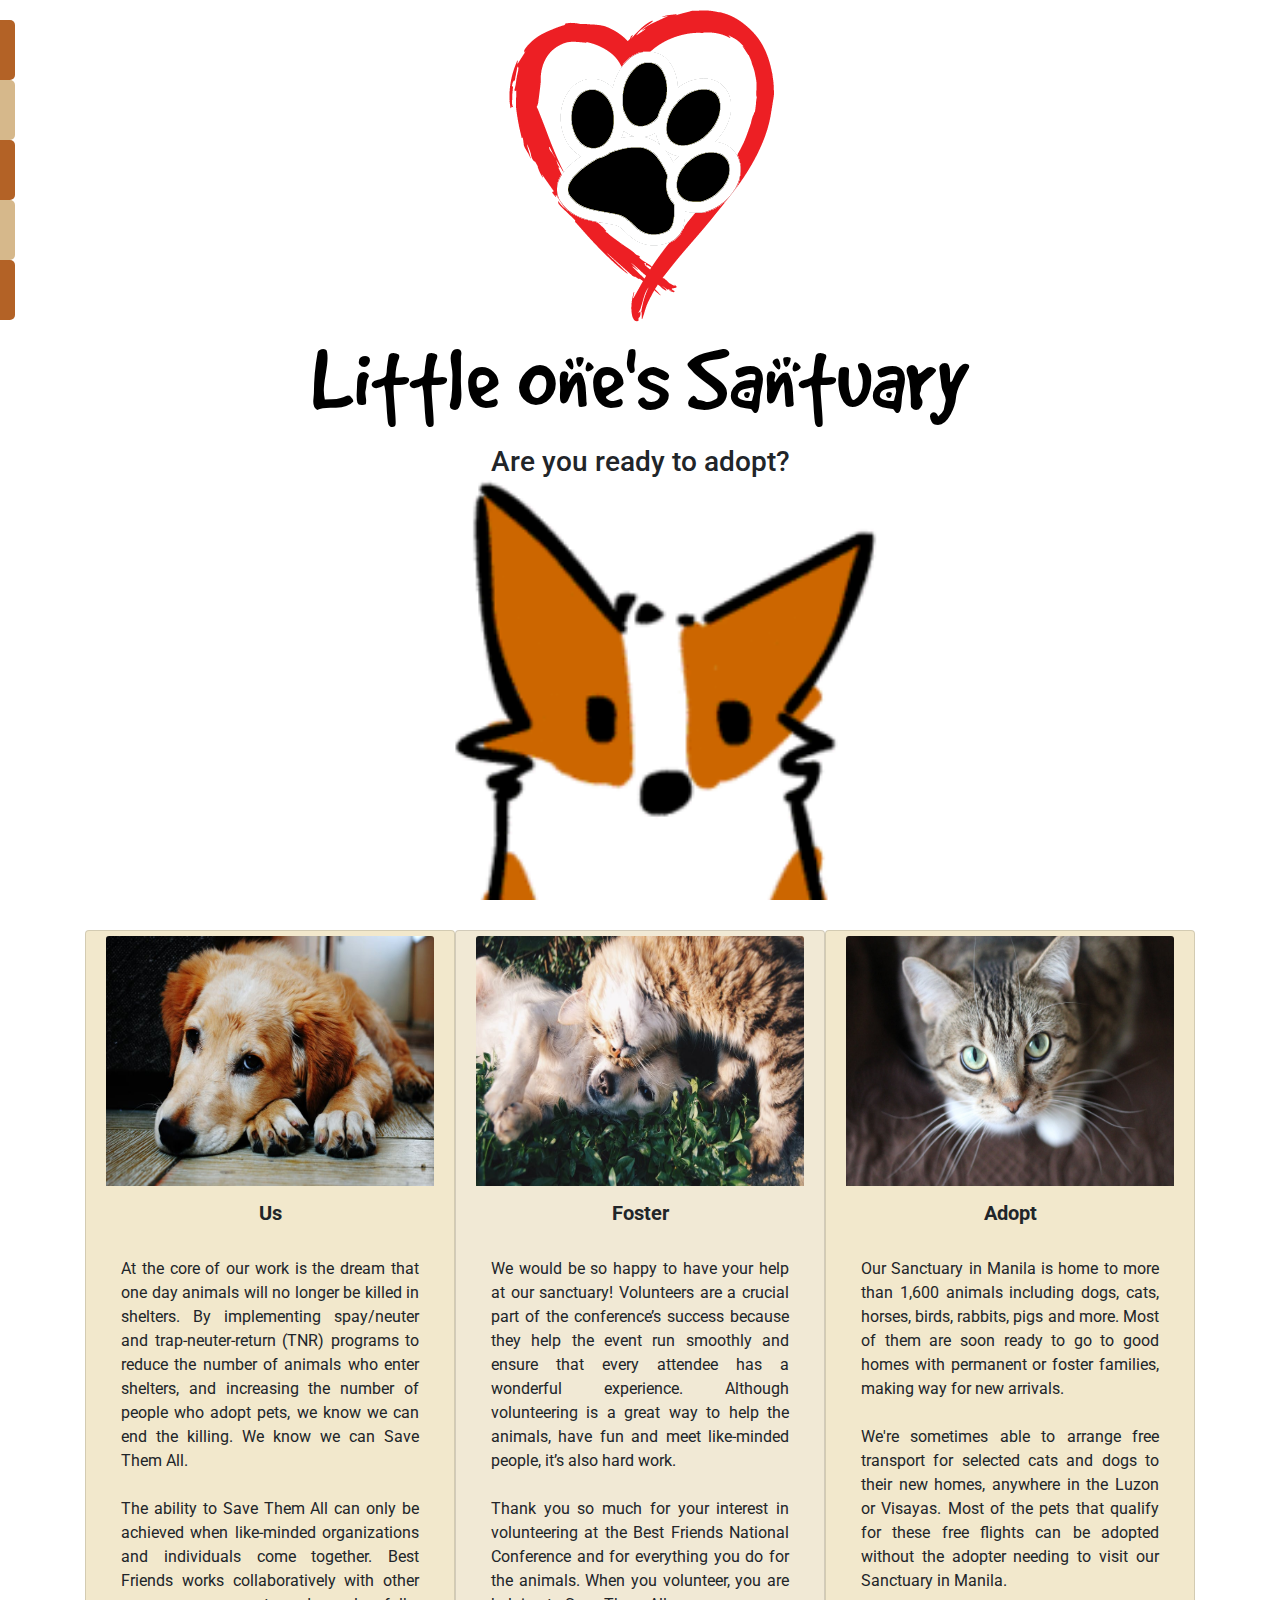
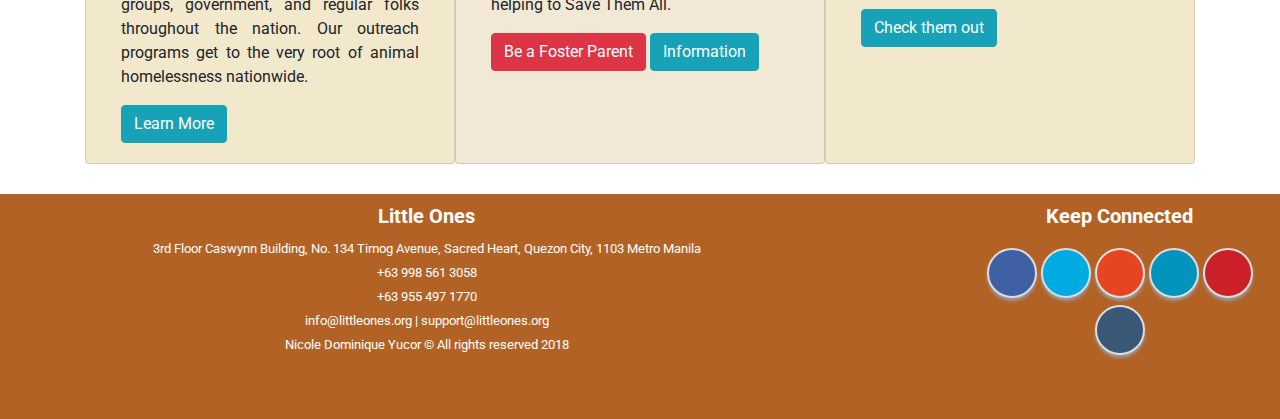
==== index.html @ 0cf052b0 "firstUp" ====
<!DOCTYPE html>
<html lang="en">

<head>
	<!-- regular meta tags -->
	<meta charset="utf-8">
	<meta name="viewport" content="width=device-width, initial-scale=1, maximum-scale=1.0, shrink-to-fit=no">
	<meta http-equiv="X-UA-Compatible" content="IE-Edge">

	<title>Little One's Santuary</title>
	<!-- font awesome -->
	<link rel="stylesheet" href="https://use.fontawesome.com/releases/v5.0.13/css/all.css" integrity="sha384-DNOHZ68U8hZfKXOrtjWvjxusGo9WQnrNx2sqG0tfsghAvtVlRW3tvkXWZh58N9jp" crossorigin="anonymous">

	<!-- bootstrap css -->
	<link rel="stylesheet" type="text/css" href="assets/css/bootstrap.min.css">

	<!-- external css -->
	<link rel="stylesheet" type="text/css" href="assets/css/style.css">

	<link rel="icon" href="assets/images/logo.png">
</head>

<body>

<!-- ==========================
	NAVIGATION BAR
========================== -->
	<nav id="menu2" class="navbar navbar-light">
		<a class="navbar-brand" href="#" id="logo">
			<img id="heart" src="assets/images/logo.png">
		</a>

		<button class="navbar-toggler bg-outline-dark" type="button" data-toggle="collapse" data-target="#navbarNav">
			<span class="navbar-toggler-icon"></span>
		</button>

			<div class="collapse navbar-collapse" id="navbarNav">
				<ul class="navbar-nav ml-auto">
					<li class="nav-item">
						<a href="index.html" id="home">Home</a>
					</li>

					<li class="nav-item">
						<a href="about.html" id="ab">About</a>
					</li>

					<li class="nav-item">
						<a href="adopt.html" id="ad">Adopt</a>
					</li>
					<li class="nav-item">
						<a href="stories.html" id="st">Stories</a>
					</li>
				</ul>
			</div>
	</nav>

	<nav id="navbar" class="menu">
		<a href="index.html" id="home">Home</a>
		<a href="about.html" id="ab">About</a>
		<a href="adopt.html" id="ad">Adopt</a>
		<a href="stories.html" id="st">Stories</a>
		<a href="contact.html" id="con">Contact</a>
	</nav>

<!-- ==========================
	NAVIGATION BAR
========================== -->


	<header class="container-fluid index-bg">
		<img src="assets/images/logo.png" id="logo-main">
	  	<h1 class="welcome">Little One's Santuary</h1>
    	<h3>Are you ready to adopt?</h3>
	</header>

	<main class="container">
		<article class="row">
			<section class="card col-lg-4" id="card1">
				<img class="card-img-top" src="assets/images/us.jpeg">
				<h5 class="card-title">Us</h5>
				<div class="card-body"> <p>At the core of our work is the dream that one day animals will no longer be killed in shelters. By implementing spay/neuter and trap-neuter-return (TNR) programs to reduce the number of animals who enter shelters, and increasing the number of people who adopt pets, we know we can end the killing. We know we can Save Them All.<br><br>
				The ability to Save Them All can only be achieved when like-minded organizations and individuals come together. Best Friends works collaboratively with other groups, government, and regular folks throughout the nation. Our outreach programs get to the very root of animal homelessness nationwide.
				</p>

					<a href="about.html" class="btn btn-info">Learn More</a>
				</div>
			</section>

			<section class="card col-lg-4" id="card2">
				<img class="card-img-top" src="assets/images/vol.jpeg">
				<h5 class="card-title">Foster</h5>
				<div class="card-body"> <p>We would be so happy to have your help at our sanctuary! Volunteers are a crucial part of the conference’s success because they help the event run smoothly and ensure that every attendee has a wonderful experience. Although volunteering is a great way to help the animals, have fun and meet like-minded people, it’s also hard work.<br><br>
				Thank you so much for your interest in volunteering at the Best Friends National Conference and for everything you do for the animals. When you volunteer, you are helping to Save Them All.</p>

					<a href="contact.html" class="btn btn-danger">Be a Foster Parent</a> <a href="adopt.html" class="btn btn-info">Information</a>
				</div>
			</section>

			<section class="card col-lg-4" id="card3">
				<img class="card-img-top" src="assets/images/3.jpg">
				<h5 class="card-title">Adopt</h5>
				<div class="card-body"><p>Our Sanctuary in Manila is home to more than 1,600 animals including dogs, cats, horses, birds, rabbits, pigs and more. Most of them are soon ready to go to good homes with permanent or foster families, making way for new arrivals. <br><br>
				We're sometimes able to arrange free transport for selected cats and dogs to their new homes, anywhere in the Luzon or Visayas. Most of the pets that qualify for these free flights can be adopted without the adopter needing to visit our Sanctuary in Manila.</p>

					<a href="adopt.html" class="btn btn-info">Check them out</a>
				</div>
			</section>
		</article> <!-- end row2 -->
	</main> <!-- container -->


<footer class="container-fluid" id="foot">
    <div class="row">
      <selection class="col-lg-8 col-md-12 col-sm-12 footr">
      <h5>Little Ones</h5>
          <small>
          3rd Floor Caswynn Building, No. 134 Timog Avenue, Sacred Heart, Quezon City, 1103 Metro Manila
          <br>+63 998 561 3058
          <br>+63 955 497 1770</td>
          <br><a href="mailto:nicoleyucor@gmail.com">info@littleones.org</a> | <a href="mailto:nicoledominique@live.com">support@littleones.org </a>
          <br>Nicole Dominique Yucor &copy; All rights reserved  2018
          </small>
      </selection>

      <selection class="col-lg-1 col-md-12 col-sm-12">
      </selection>

      <selection class="col-lg-3 col-md-12 col-sm-12">
        <h5>Keep Connected</h5>

        <div id="social">
			<a class="facebookBtn smGlobalBtn" href="#">
				<i class="fab fa-facebook-f"></i>
			</a>
			<a class="twitterBtn smGlobalBtn" href="#" >
				<i class="fab fa-twitter"></i>
			</a>
			<a class="googleplusBtn smGlobalBtn" href="#" >
				<i class="fab fa-google-plus-g"></i>
			</a>
			<a class="linkedinBtn smGlobalBtn" href="#" >
				<i class="fab fa-linkedin-in"></i>
			</a>
			<a class="pinterestBtn smGlobalBtn" href="#" >
				<i class="fab fa-pinterest-p"></i>
			</a>
			<a class="tumblrBtn smGlobalBtn" href="#" >
				<i class="fab fa-tumblr"></i>
			</a> 
		</div>
      </selection>

    </div> <!-- end row footer -->
</footer>















    <!-- Optional JavaScript -->
    <!-- jQuery first, then Popper.js, then Bootstrap JS -->
    <script src="https://code.jquery.com/jquery-3.3.1.slim.min.js" integrity="sha384-q8i/X+965DzO0rT7abK41JStQIAqVgRVzpbzo5smXKp4YfRvH+8abtTE1Pi6jizo" crossorigin="anonymous"></script>
    <script src="https://cdnjs.cloudflare.com/ajax/libs/popper.js/1.14.3/umd/popper.min.js" integrity="sha384-ZMP7rVo3mIykV+2+9J3UJ46jBk0WLaUAdn689aCwoqbBJiSnjAK/l8WvCWPIPm49" crossorigin="anonymous"></script>
    <script src="https://stackpath.bootstrapcdn.com/bootstrap/4.1.1/js/bootstrap.min.js" integrity="sha384-smHYKdLADwkXOn1EmN1qk/HfnUcbVRZyYmZ4qpPea6sjB/pTJ0euyQp0Mk8ck+5T" crossorigin="anonymous"></script>

    <!-- external bootstrap js -->
    <script type="text/javascript" src="assets/js/bootstrap.min.js"></script>
</body>

</html>
---- assets/css/style.css ----
@import url(https://fonts.googleapis.com/css?family=Roboto:400,700);

* {
	margin: 0;
	padding: 0;
	box-sizing: border-box;
}

html, body {
  height: 100%;
}

.clear:after{
  content: "";
  display: block;
  clear: both;
}

.container {
  padding: 30px;
}

.dog, .welcome {
  font-family: "dog";
  color: black;
}

h1, h5, .card-title, #social, .contact-form, .smGlobalBtn,.footr  {
  text-align: center;
}

li a {
  text-decoration: none;
  color: black;
}

li a:hover, li a:active {
  text-decoration: none;
  color: white;
}

#heart {
  width: 50px;
  height: 50px;
}

.nav-item {
  background: rgb(214,184,139);
}

/*=============================
    LANDING IMAGES
=============================*/

.index-bg{
  background: url("../images/adopt.gif");
  background-size: cover;
  background-position: center center;
  display: flex;
  flex-direction: column;
  align-items: center;
  height: 100vh;
}

.about-bg{
  background: url("https://images.pexels.com/photos/736530/pexels-photo-736530.jpeg?auto=compress&cs=tinysrgb&dpr=2&h=650&w=940");
  background-size: cover;
  background-position: center center;
  height: 700px;
}

.adopt-bg {
  background: url("https://images.pexels.com/photos/406014/pexels-photo-406014.jpeg?auto=compress&cs=tinysrgb&dpr=2&h=650&w=940");
  background-size: cover;
  background-position: center center;
  display: flex;
  flex-direction: column;
  align-items: center;
  height: 100vh;
}

.contact-bg { /*about*/
  background: url("https://images.pexels.com/photos/604531/pexels-photo-604531.jpeg?auto=compress&cs=tinysrgb&h=650&w=940");
  background-size: cover;
  background-position: center center;
  height: 450px;
}


.story-bg { /*success stories*/
  background: url("https://images.pexels.com/photos/40064/theme-candid-portraits-smile-woman-girl-40064.jpeg?auto=compress&cs=tinysrgb&dpr=2&h=650&w=940");
  background-size: cover;
  background-position: center center;
  height: 450px;
}


/*==========================
      INDEX.HTML
==========================*/

@font-face {
  font-family: "dog";
  src: url("../fonts/good_dog/GOODDC__.TTF");
}

p {
  text-align: justify;
}

h5, .card-title{
  margin-top: 10px;
  font-weight: bold;
}

.card-img-top {
  margin: 5px;
  height: 250px;
  width: auto;
}

#card1{
  background: rgb(242,232,204);

}
#card2{
  background: rgb(241,233,213);

}
#card3{
  background: rgb(242,232,204);

}
/*==========================
        ABOUT HTML
==========================*/

#vmission{ 
 margin: 0 50px 0;
}
.usbg {
  position: relative;
  background: url(../../assets/images/gal2.jpeg) no-repeat fixed center;
  background-size: cover;
  max-height: 800vh;
  padding: 40px;
  color:white;
}
#about-group {
  position: relative;
  background: url(../../assets/images/group.jpg) no-repeat fixed center;
  background-size: cover;
  max-height: 800vh;
  padding: 20px;
}

@import url(//fonts.googleapis.com/css?family=Open+Sans);
.timeline {
    list-style: none;
    padding: 10px 0;
    position: relative;
    font-weight: 300;
}
.timeline:before {
    top: 0;
    bottom: 0;
    position: absolute;
    content:" ";
    width: 2px;
    background: rgb(221,205,170);
    left: 50%;
    margin-left: -1.5px;
}
.timeline > li {
    margin-bottom: 20px;
    position: relative;
    width: 50%;
    float: left;
    clear: left;
}
.timeline > li:before, .timeline > li:after {
    content:" ";
    display: table;
}
.timeline > li:after {
    clear: both;
}
.timeline > li > .timeline-panel {
    width: -moz-calc(100% - 25px);
    width: -webkit-calc(100% - 25px);
    float: left;
    border: 1px solid #dcdcdc;
    background: rgba(241,233,213, 0.7);
    position: relative;
}
.timeline > li > .timeline-panel:before {
    position: absolute;
    top: 26px;
    right: -15px;
    display: inline-block;
    border-top: 15px solid transparent;
    border-left: 15px solid #dcdcdc;
    border-right: 0 solid #dcdcdc;
    border-bottom: 15px solid transparent;
    content:" ";
}
.timeline > li > .timeline-panel:after {
    position: absolute;
    top: 27px;
    right: -14px;
    display: inline-block;
    border-top: 14px solid transparent;
    border-left: 14px solid #ffffff;
    border-right: 0 solid #ffffff;
    border-bottom: 14px solid transparent;
    content:" ";
}
.timeline > li > .timeline-badge {
    color: #ffffff;
    width: 24px;
    height: 24px;
    line-height: 50px;
    text-align: center;
    position: absolute;
    top: 16px;
    right: -12px;
    z-index: 100;
}
.timeline > li.timeline-inverted > .timeline-panel {
    float: right;
}
.timeline > li.timeline-inverted > .timeline-panel:before {
    border-left-width: 0;
    border-right-width: 15px;
    left: -15px;
    right: auto;
}
.timeline > li.timeline-inverted > .timeline-panel:after {
    border-left-width: 0;
    border-right-width: 14px;
    left: -14px;
    right: auto;
}
.timeline-badge > a {
    color: rgb(214,184,139) !important;
}
.timeline-badge a:hover {
    color: rgb(221,205,170)!important;
}
.timeline-title {
    margin-top: 0;
}
.timeline-heading h5 {
    font-weight: bold;
    padding: 15px 11px 0;
}
.timeline-body > p, .timeline-body > ul {
    padding: 10px 15px;
    margin-bottom: 0;
}
.timeline-footer {
    padding: 5px 15px;
    background-color:#f4f4f4;
}
.timeline-footer p { margin-bottom: 0; }
.timeline-footer > a {
    cursor: pointer;
    text-decoration: none;
}
.timeline > li.timeline-inverted {
    float: right;
    clear: right;
}
.timeline > li:nth-child(2) {
    margin-top: 60px;
}
.timeline > li.timeline-inverted > .timeline-badge {
    left: -12px;
}
.no-float {
    float: none !important;
}

/*==========================
        ADOPT HTML
==========================*/
.banner {
  position: relative;
  background: url(../../assets/images/pups.jpg) no-repeat fixed center;
  background-size: cover;
  max-height: 800vh;
  padding: 20px;
}

.banner h1, .banner p {
    padding: 20px;
    background: rgba(0, 0, 0, 0.3);
    color: white;
} 

.picture {
  padding: 50px 0 50px;
  background: rgb(242,232,204);
}

#hex {
  display: inline-block;
  position: relative;
  width: 200px;
  height: 200px;
  transform: scale(1.25,.707) rotate(-45deg);
  overflow: hidden;
}

#hex img {
  position: absolute;
  transform: rotate(45deg) scale(.8, 1.404);
  clip: rect(0,187px,200px,13px);
}

@import url(https://fonts.googleapis.com/css?family=BenchNine:700);

.scanfcode
{ 
  padding:10px;
  border:0px;
  color: white;
  font-family: 'BenchNine', Arial, sans-serif;
  font-size:17px;
  margin:0 auto;
  position:relative;
}
.scanfcode:before,
.scanfcode:after {
  border-color: #D6B88B;
  -webkit-transition: all 0.25s;
  transition: all 0.25s;
  border-style: solid;
  border-width: 0;
  content:"";
  height: 24px;
  position: absolute;
  width: 24px;
}
.scanfcode:before {
  border-left-width: 2px;
  border-top-width: 2px;
  left: -5px;
  top: -5px;
}

.scanfcode:after {
  border-bottom-width: 2px;
  border-right-width: 2px;
  bottom: -5px;
  right: -5px;
}

.scanfcode:hover {
  background-color: #F2E8CC;
  text-decoration: none;
  color: black;
}

.scanfcode:hover:before,
.scanfcode:hover:after
{
  height:100%;
  width:100%;
}

/*==========================
      STORIES.HTML
==========================*/
.stry, .stry1 {
  padding: 20px;
  margin:0 auto;
}
.stry{
  height: 300px;
  width: 450px;
}
.stry1{
  height: 500px;
  width: 450px;
}
/*==========================
        CONTACT HTML
==========================*/

.contact-form {
  background: rgb(214,184,139);
}
.contact-main{
  margin: 40px;
  padding: 10px;
}

.help {
  padding: 0 50px 0;
}
#note {
  color: red;
}
/*==========================
          FOOTER
==========================*/

#foot {
  background:rgb(179,98,38);
  color: white;
}

#foot a {
  text-decoration: none;
  color: white;
}

#social {
  margin: 20px 10px;
}

.smGlobalBtn {
    display: inline-block;
    position: relative;
    cursor: pointer;
    width: 50px;
    height: 50px;
    border:2px solid #ddd;
    box-shadow: 0 3px 3px #999;
    padding: 0px;
    text-decoration: none;
    color: #fff;
    font-size: 25px;
    font-weight: normal;
    line-height: 2em;
    border-radius: 27px;
    -moz-border-radius:27px;
    -webkit-border-radius:27px;
}

/* facebook*/
.facebookBtn{
    background: #4060A5;
}

.facebookBtn:hover{
    color: #4060A5;
    background: #fff;
    border-color: #4060A5;
}

/* twitter*/
.twitterBtn{
    background: #00ABE3;
}

.twitterBtn:hover{
      color: #00ABE3;
      background: #fff;
      border-color: #00ABE3;
}

/* google plus*/
.googleplusBtn{
    background: #e64522;
}

.googleplusBtn:hover{
      color: #e64522;
      background: #fff;
      border-color: #e64522;
}

/* linkedin*/
.linkedinBtn{
    background: #0094BC;
}

.linkedinBtn:hover{
      color: #0094BC;
      background: #fff;
      border-color: #0094BC;
}

/* pinterest*/
.pinterestBtn{
    background: #cb2027;
}

.pinterestBtn:hover{
      color: #cb2027;
      background: #fff;
      border-color: #cb2027;
}

/* tumblr*/
.tumblrBtn{
    background: #3a5876;
}

.tumblrBtn:hover{
      color: #3a5876;
      background: #fff;
      border-color: #3a5876;
}




/*==========================
          MEDIA
==========================*/

/*phone*/
@media only screen and (max-width: 400px) {
  #logo-main{
    height: 300px;
    margin-top: 90px;
  }
  .sty {
    height: 100px;
  }
  .welcome {
    font-size: 36pt;
  }
  #foot {
    height:460px;
  }
  .logo-about {
    margin-top: 100px; 
    width: 350px;
  }

  nav.menu {
    display: none;
  }
  nav#menu2 {
    position: fixed;
    width: 100%;
    z-index: 1;
  }

  ul.timeline:before {
    left: 40px;
  }
  ul.timeline > li {
    margin-bottom: 0px;
    position: relative;
    width:100%;
    float: left;
    clear: left;
  }
  ul.timeline > li > .timeline-panel {
    width: calc(100% - 65px);
    width: -moz-calc(100% - 65px);
    width: -webkit-calc(100% - 65px);
  }
  ul.timeline > li > .timeline-badge {
    left: 28px;
    margin-left: 0;
    top: 16px;
  }
  ul.timeline > li > .timeline-panel {
    float: right;
  }
  ul.timeline > li > .timeline-panel:before {
    border-left-width: 0;
    border-right-width: 15px;
    left: -15px;
    right: auto;
  }
  ul.timeline > li > .timeline-panel:after {
    border-left-width: 0;
    border-right-width: 14px;
    left: -14px;
    right: auto;
  }
  .timeline > li.timeline-inverted {
    float: left;
    clear: left;
    margin-top: 30px;
    margin-bottom: 30px;
  }
  .timeline > li.timeline-inverted > .timeline-badge {
    left: 28px;
  }
}

/*Tablet*/
@media only screen and (min-width: 401px) and (max-width: 960px){
  #logo-main {
    height: 300px;
    margin-top: 100px;
  }
  .welcome {
    font-size: 48pt;
  }
  .sty {
    height: 150px;
  }
  #foot {
    height:320px;
  }
  .logo-about {
    margin-top: 100px; 
    width: 400px;
  }

  nav.menu {
    display: none;
  }
  nav#menu2 {
    position: fixed;
    width: 100%;
    z-index: 1;
  }


  ul.timeline:before {
    left: 40px;
  }
  ul.timeline > li {
    margin-bottom: 0px;
    position: relative;
    width:100%;
    float: left;
    clear: left;
  }
  ul.timeline > li > .timeline-panel {
    width: calc(100% - 65px);
    width: -moz-calc(100% - 65px);
    width: -webkit-calc(100% - 65px);
  }
  ul.timeline > li > .timeline-badge {
    left: 28px;
    margin-left: 0;
    top: 16px;
  }
  ul.timeline > li > .timeline-panel {
    float: right;
  }
  ul.timeline > li > .timeline-panel:before {
    border-left-width: 0;
    border-right-width: 15px;
    left: -15px;
    right: auto;
  }
  ul.timeline > li > .timeline-panel:after {
    border-left-width: 0;
    border-right-width: 14px;
    left: -14px;
    right: auto;
  }
  .timeline > li.timeline-inverted {
    float: left;
    clear: left;
    margin-top: 30px;
    margin-bottom: 30px;
  }
  .timeline > li.timeline-inverted > .timeline-badge {
    left: 28px;
  }
}

/*DESKTOP*/
@media only screen and (min-width: 961px){
  .sty {
    height: 200px;
  }
  .welcome {
    font-size: 72pt;
  }
  #foot {
    height:25%;
  }
  .logo-about {
   margin-top: 50px; 
  }
  /*==========================
          NAVIGATION BAR
  ==========================*/

  .menu {
    position: fixed;
    z-index: 10;
  }

  nav#menu2 {
    display: none;
  }

  #navbar a {
      position: absolute;
      left: -85px;
      transition: 0.3s;
      padding: 15px;
      width: 100px;
      text-decoration: none;
      font-size: 20px;
      color: white;
      border-radius: 0 5px 5px 0;
  }

  #navbar a:hover {
      left: 0;
  }

   #home, #ad, #con{
    background: rgb(179,98,38);
  }

  #ab, #st{
    background: rgb(214,184,139);
  }

  #home {
      top: 20px;
  }

  #ab {
      top: 80px;
  }

  #ad {
      top: 140px;
  }

  #st {
      top: 200px;
  }

  #con {
      top: 260px;
  }

  #about,#adopt, #stories, #contact {
    height:700px;
  }

}
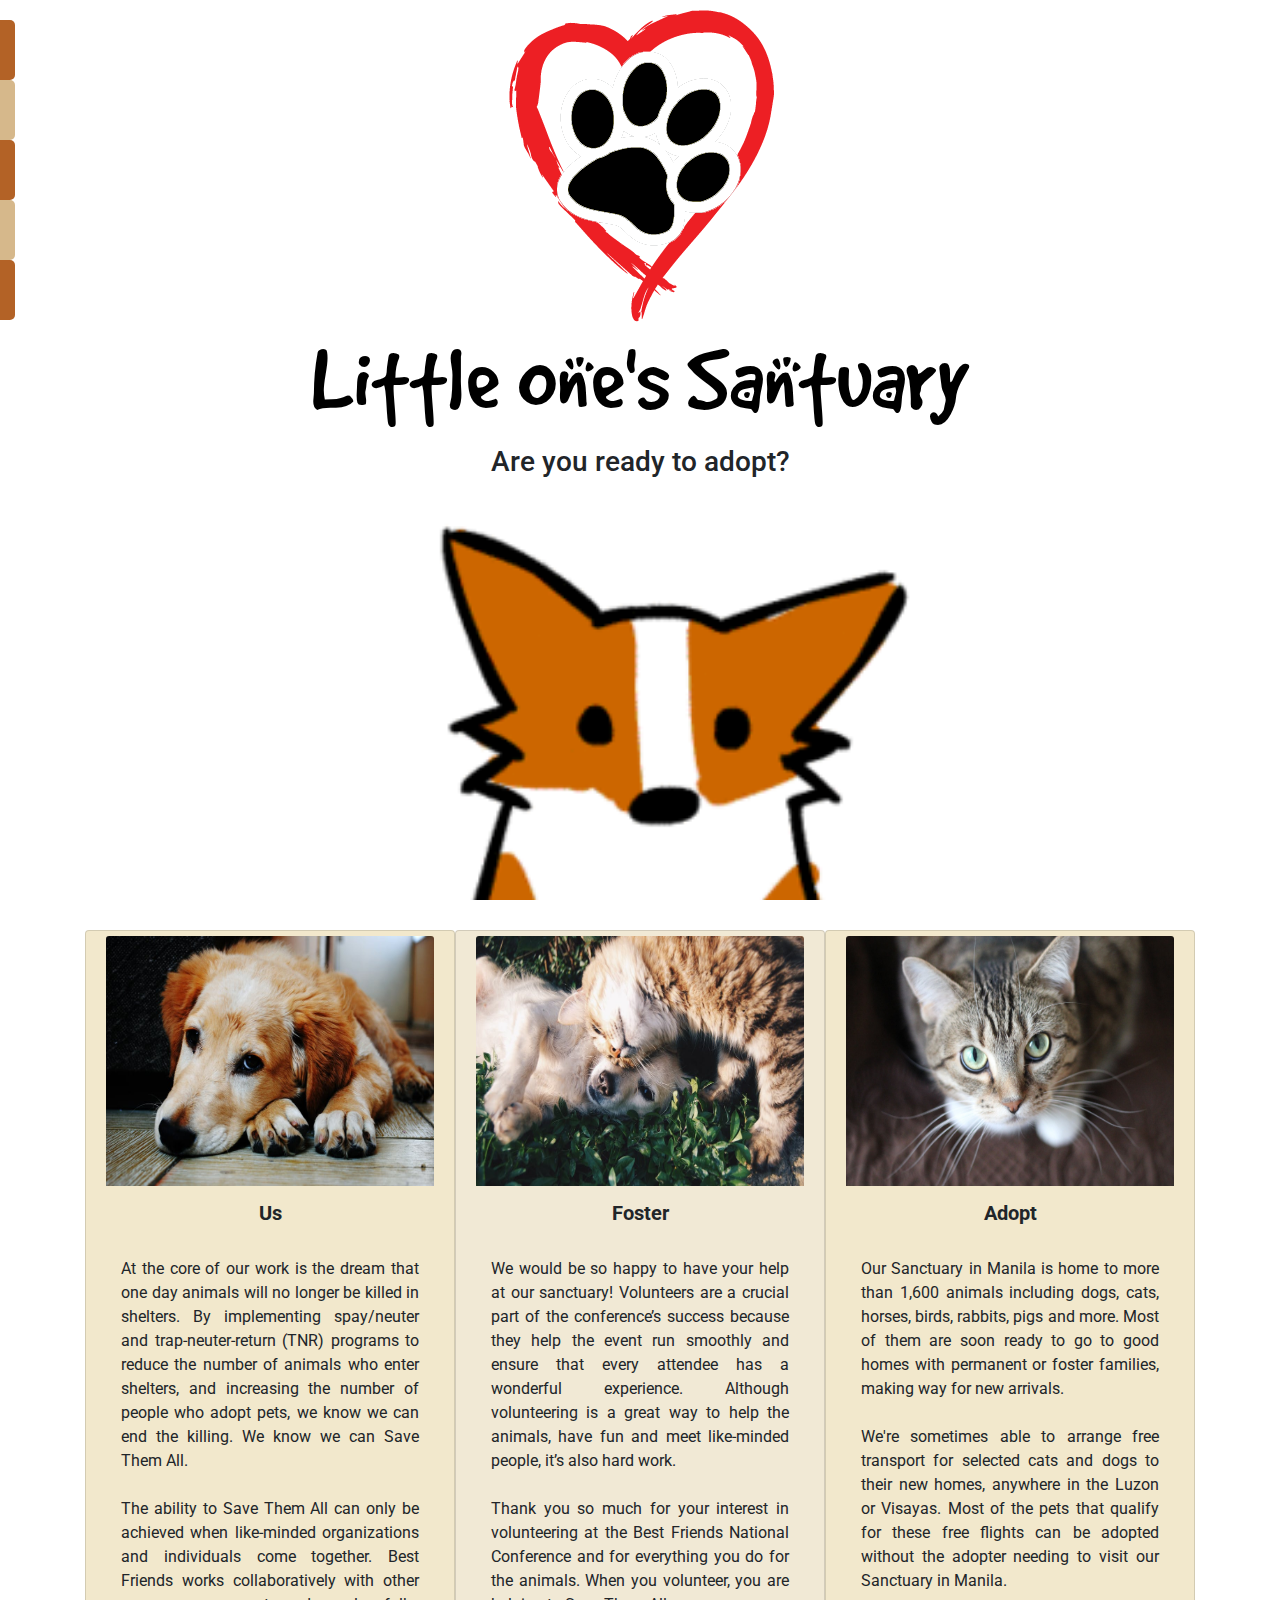
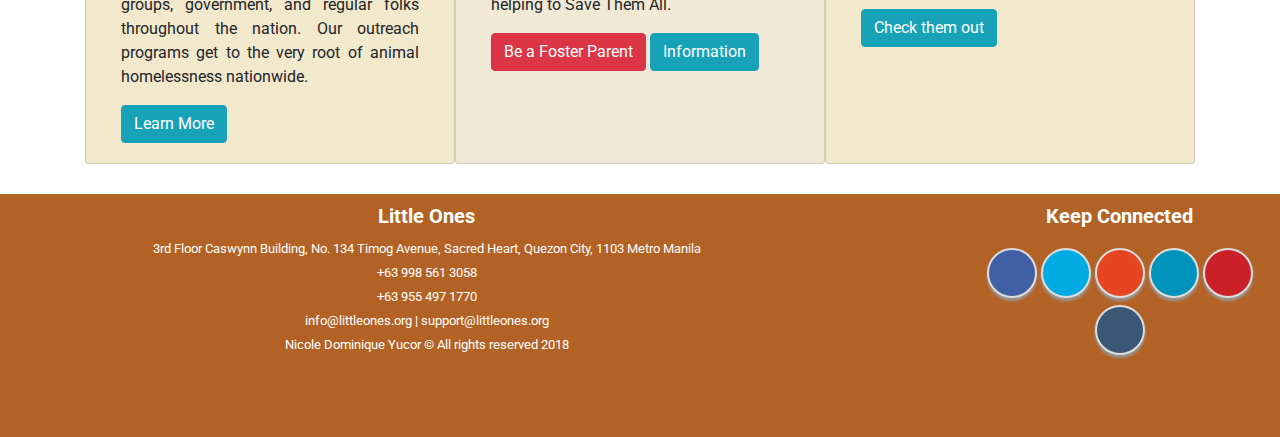
==== commit d0148447: "finalCP1" ====
--- a/index.html
+++ b/index.html
@@ -49,6 +49,9 @@
 					</li>
 					<li class="nav-item">
 						<a href="stories.html" id="st">Stories</a>
+					</li>
+					<li class="nav-item">
+						<a href="contact.html" id="con">Contact</a>
 					</li>
 				</ul>
 			</div>
@@ -129,22 +132,22 @@
         <h5>Keep Connected</h5>
 
         <div id="social">
-			<a class="facebookBtn smGlobalBtn" href="#">
+			<a class="facebookBtn smGlobalBtn" href="https://www.facebook.com">
 				<i class="fab fa-facebook-f"></i>
 			</a>
-			<a class="twitterBtn smGlobalBtn" href="#" >
+			<a class="twitterBtn smGlobalBtn" href="https://www.twitter.com" >
 				<i class="fab fa-twitter"></i>
 			</a>
-			<a class="googleplusBtn smGlobalBtn" href="#" >
+			<a class="googleplusBtn smGlobalBtn" href="https://www.google.com"  >
 				<i class="fab fa-google-plus-g"></i>
 			</a>
-			<a class="linkedinBtn smGlobalBtn" href="#" >
+			<a class="linkedinBtn smGlobalBtn" href="https://www.linkedin.com"  >
 				<i class="fab fa-linkedin-in"></i>
 			</a>
-			<a class="pinterestBtn smGlobalBtn" href="#" >
+			<a class="pinterestBtn smGlobalBtn" href="https://www.pinterest.com"  >
 				<i class="fab fa-pinterest-p"></i>
 			</a>
-			<a class="tumblrBtn smGlobalBtn" href="#" >
+			<a class="tumblrBtn smGlobalBtn" href="https://www.tumblr.com" >
 				<i class="fab fa-tumblr"></i>
 			</a> 
 		</div>
--- a/assets/css/style.css
+++ b/assets/css/style.css
@@ -279,6 +279,12 @@
 }
 .no-float {
     float: none !important;
+}
+
+#vmission{
+  -webkit-animation: fadeInScale 0.7s ease-in-out;
+  -moz-animation: fadeInScale 0.7s ease-in-out;
+  animation: fadeInScale 0.7s ease-in-out;
 }
 
 /*==========================
@@ -384,6 +390,8 @@
   height: 500px;
   width: 450px;
 }
+
+
 /*==========================
         CONTACT HTML
 ==========================*/
@@ -506,6 +514,35 @@
 }
 
 
+@keyframes fadeInScale {
+  0% {
+    transform: scale(0.9);
+    opacity: 0;
+}
+  100% {
+    transform: scale(1);
+    opacity: 1;
+  }
+}
+
+
+
+
+
+
+
+
+
+
+
+
+
+
+
+
+
+
+
 
 
 /*==========================
@@ -519,6 +556,7 @@
     margin-top: 90px;
   }
   .sty {
+    margin-top: 40px;
     height: 100px;
   }
   .welcome {
@@ -597,6 +635,7 @@
     font-size: 48pt;
   }
   .sty {
+    margin-top: 50px;
     height: 150px;
   }
   #foot {
@@ -666,13 +705,14 @@
 /*DESKTOP*/
 @media only screen and (min-width: 961px){
   .sty {
+     margin-top: 50px;
     height: 200px;
   }
   .welcome {
     font-size: 72pt;
   }
   #foot {
-    height:25%;
+    height:27%;
   }
   .logo-about {
    margin-top: 50px; 
@@ -737,5 +777,4 @@
   #about,#adopt, #stories, #contact {
     height:700px;
   }
-
-}
+}
